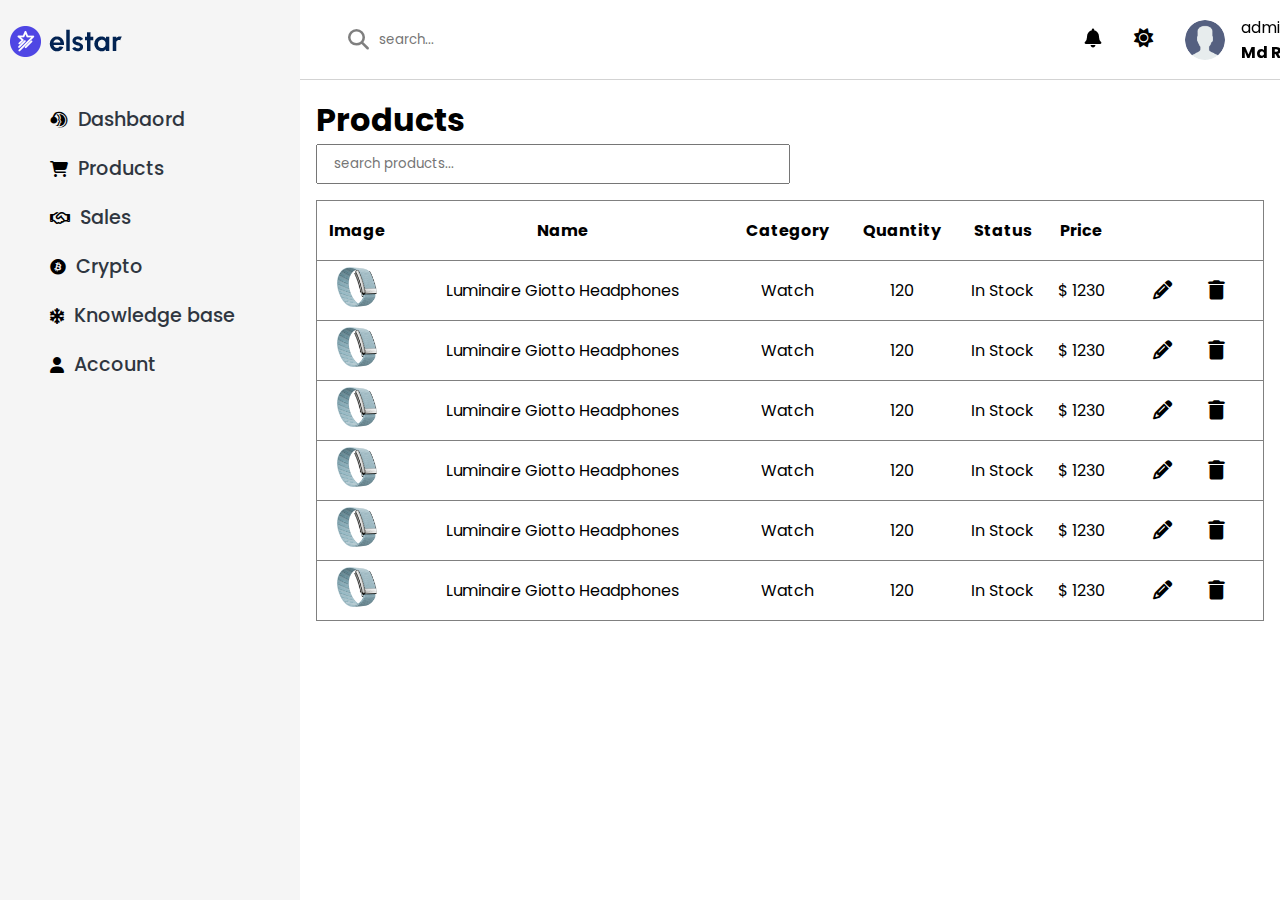
==== product.html @ dd164086 "upload" ====
<!DOCTYPE html>
<html lang="en">

<head>
  <meta charset="UTF-8">
  <meta name="viewport" content="width=device-width, initial-scale=1.0">
  <title>product page</title>
  <link rel="stylesheet" href="https://cdnjs.cloudflare.com/ajax/libs/font-awesome/6.4.2/css/all.min.css">
  <link rel="stylesheet" href="style/product.css">
</head>

<body>
  <div class="left_container">
    <div class="navbar">
      <div class="dashboard_logo">
        <img src="images/logo.png" alt="logo">
      </div>
      <div class="project_nav">
        <ul>
          <li><i class="fa-brands fa-teamspeak"></i><a href="index.html">Dashbaord</a></li>
          <li><i class="fa-solid fa-cart-shopping"></i></i><a href="product.html">Products</a></li>
          <li><i class="fa-regular fa-handshake"></i><a href="#">Sales</a></li>
          <li><i class="fa-brands fa-bitcoin"></i><a href="#">Crypto</a></li>
          <li><i class="fa-solid fa-snowflake"></i><a href="#">Knowledge base</a></li>
          <li><i class="fa-solid fa-user"></i><a href="#">Account</a></li>
        </ul>
      </div>
    </div>
  </div>

  <!---------- right tab starts from here  ---------->
  <div class="right_container">

    <div class="search_bar">
      <div class="search_box">
        <i class="fa-solid fa-magnifying-glass"></i> <input type="text" name="search" id="search_input"
          placeholder="search...">
      </div>

      <div class="search_bar_right">
        <div class="notification">
          <i class="fa-solid noti fa-bell" id="noti_bell"></i>

          <div class="notificaton_box">
            <div class="noti_head">
              <p>Notification</p>
              <i class="fa-solid fa-envelope-open"></i>
            </div>

            <div class="notification_messages">
              <div class="noti_message">
                <img src="images/noti1.png" alt="user">
                <span>Lorem ipsum dolor sit amet consectetur adipis quis?</span>
              </div>
              <div class="noti_message">
                <img src="images/noti1.png" alt="user">
                <span>Lorem ipsum dolor sit amet consectetur adipis quis?</span>
              </div>
              <div class="noti_message">
                <img src="images/noti1.png" alt="user">
                <span>Lorem ipsum dolor sit amet consectetur adipis quis?</span>
              </div>
              <div class="noti_message">
                <img src="images/noti1.png" alt="user">
                <span>Lorem ipsum dolor sit amet consectetur adipis quis?</span>
              </div>
              <div class="noti_message">
                <img src="images/noti1.png" alt="user">
                <span>Lorem ipsum dolor sit amet consectetur adipis quis?</span>
              </div>
              <div class="noti_message">
                <img src="images/noti1.png" alt="user">
                <span>Lorem ipsum dolor sit amet consectetur adipis quis?</span>
              </div>
              <div class="noti_message">
                <img src="images/noti1.png" alt="user">
                <span>Lorem ipsum dolor sit amet consectetur adipis quis?</span>
              </div>
              <div class="noti_message">
                <img src="images/noti1.png" alt="user">
                <span>Lorem ipsum dolor sit amet consectetur adipis quis?</span>
              </div>
            </div>

            <div class="all_noti_btn">
              <span>view all activity</span>
            </div>
          </div>
        </div>
        <div class="theme">
          <i class="fa-solid mode fa-sun"></i>
        </div>
        <div class="admin">
          <img src="images/user.png" alt="user" class="user_img">
          <div>
            <span>admin</span>
            <span>Md Rahed Mia</span>
          </div>
        </div>
      </div>
    </div>

    <!---------- products table goes here  ---------->

    <!---------- from here all style goes to product.css  ---------->

    <div class="product_table">
      <div class="product_cont">
        <div class="product_head">
          <h1>Products</h1>
        </div>
        <div class="product_search">
          <input type="text" name="search_products" id="search_product" placeholder="search products...">
        </div>

        <!---------- products table  ---------->
        <table class="product_box">
          <thead>
            <tr>
              <td>Image</td>
              <td>Name</td>
              <td>Category</td>
              <td>Quantity</td>
              <td>Status</td>
              <td>Price</td>
              <td>
              </td>
            </tr>
          </thead>
          <tbody>
            <tr>
              <td><img src="images/product1.png" alt=""></td>
              <td>Luminaire Giotto Headphones</td>
              <td>Watch</td>
              <td>120</td>
              <td>In Stock</td>
              <td>
                &dollar; <span>1230</span>
              </td>
              <td><button><i class="fa-solid fa-pencil"></i></button>
                <button><i class="fa-solid fa-trash"></i></button>
              </td>
            </tr>
            <tr>
              <td><img src="images/product1.png" alt=""></td>
              <td>Luminaire Giotto Headphones</td>
              <td>Watch</td>
              <td>120</td>
              <td>In Stock</td>
              <td>
                &dollar; <span>1230</span>
              </td>
              <td><button><i class="fa-solid fa-pencil"></i></button>
                <button><i class="fa-solid fa-trash"></i></button>
              </td>
            </tr>
            <tr>
              <td><img src="images/product1.png" alt=""></td>
              <td>Luminaire Giotto Headphones</td>
              <td>Watch</td>
              <td>120</td>
              <td>In Stock</td>
              <td>
                &dollar; <span>1230</span>
              </td>
              <td><button><i class="fa-solid fa-pencil"></i></button>
                <button><i class="fa-solid fa-trash"></i></button>
              </td>
            </tr>
            <tr>
              <td><img src="images/product1.png" alt=""></td>
              <td>Luminaire Giotto Headphones</td>
              <td>Watch</td>
              <td>120</td>
              <td>In Stock</td>
              <td>
                &dollar; <span>1230</span>
              </td>
              <td><button><i class="fa-solid fa-pencil"></i></button>
                <button><i class="fa-solid fa-trash"></i></button>
              </td>
            </tr>
            <tr>
              <td><img src="images/product1.png" alt=""></td>
              <td>Luminaire Giotto Headphones</td>
              <td>Watch</td>
              <td>120</td>
              <td>In Stock</td>
              <td>
                &dollar; <span>1230</span>
              </td>
              <td><button><i class="fa-solid fa-pencil"></i></button>
                <button><i class="fa-solid fa-trash"></i></button>
              </td>
            </tr>
            <tr>
              <td><img src="images/product1.png" alt=""></td>
              <td>Luminaire Giotto Headphones</td>
              <td>Watch</td>
              <td>120</td>
              <td>In Stock</td>
              <td>
                &dollar; <span>1230</span>
              </td>
              <td><button><i class="fa-solid fa-pencil"></i></button>
                <button><i class="fa-solid fa-trash"></i></button>
              </td>
            </tr>
          </tbody>
        </table>
      </div>

      <!---------- product edit here  ---------->

      <div class="product_edit_container">
        <div class="product_edit">
        
          <div class="product_edit_left">
            <h3>Basic information</h3>
            <p>Section to config basic product information</p>
        
            <form class="basic_info">
              <label for="p_name">Product name</label>
              <input type="text" placeholder="product name">
              <label for="p_category">product category</label>
              <input type="text" placeholder="product category">
              <label for="p_code">Product code</label>
              <input type="text" placeholder="product code">
        
              <div class="p_dn">
                <label for="p_desc">Product description</label>
                <textarea name="p_description"
                  class="p_description">product description here Lorem ipsum dolor sit amet consectetur adipisicing elit. Ducimus, neque. Debitis animi recusandae omnis quos odit aperiam facere minima laudantium sapiente, qui et inventore dolorum! Explicabo eius, cupiditate quia at consectetur nostrum deleniti, cum voluptate, tempora sequi officiis quisquam libero eos? Minima dicta, dolor corrupti vel voluptatum magnam id rem.</textarea>
              </div>
            </form>
        
            <form class="p_form">
              <h3>Pricing</h3>
              <p>Section to config product sales information</p>
              <div class="pr_desk_box">
                <div>
                  <label for="Price">price</label>
                  <input type="number" placeholder="price">
                </div>
                <div>
                  <label for="sku">SKU</label>
                  <input type="number" placeholder="sku">
                </div>
                <div>
                  <label for="bulk_disc">Bulk discount</label>
                  <input type="text" placeholder="bulk discount">
                </div>
                <div>
                  <label for="t_rate">Tax rate(5%)</label>
                  <input type="text" placeholder="5%">
                </div>
              </div>
            </form>
            <br>
            <h3>Organization</h3>
            <p>Lorem ipsum dolor, sit amet consectetur adipisicing.</p>
        
            <div class="p_org">
              <div>
                <label for="bname">Brand</label>
                <input type="text" name="bname" placeholder="brand name">
              </div>
              <div>
                <label for="tag">Tag name</label>
                <input type="text" placeholder="tag name">
              </div>
              <div>
                <label for="vendor">Vendor name</label>
                <input type="text" name="vendor" placeholder="vendor name">
              </div>
              <div>
                <label for="category">Category</label>
                <select name="category" id="">
                  <option value="device">Device</option>
                  <option value="Accesories">Accesories</option>
                  <option value="mens cloth">men's</option>
                  <option value="ladies">ladies</option>
                  <option value="others">others</option>
                </select>
              </div>
            </div>
          </div>
          <div class="product_edit_right">
        
          </div>
        
        </div><div class="p_edit_footer">
          <div>
            <button class="p_edit_del">
              <i class="fa-solid fa-trash"></i>delete
            </button>
          </div>
          <div>
            <button class="p_discard">discard</button>
            <button class="p_edit_save">
              <i class="fa-solid fa-floppy-disk"></i>
              save
            </button>
          </div>
        </div>
        
        </div>
      </div>

  </div>

  <script>
    
      // product edit code here 

      const pEditBtn = document.querySelectorAll(".product_table table .fa-pencil");
      const discardBtn = document.querySelector(".p_discard");

    pEditBtn.forEach((elemet, index) => {
      elemet.addEventListener("click", () => {
        document.querySelector(".product_edit_container").style.display = "block";
        document.querySelector(".product_cont").style.display = "none";
      });
    })

    discardBtn.addEventListener("click", () => {
      
      document.querySelector(".product_edit_container").style.display = "none";
      document.querySelector(".product_cont").style.display = "block";
    })

      console.log(pEditBtn);
  </script>
</body>

</html>
---- style/product.css ----
/* --------- sidebar css here -----------*/
@import url('https://fonts.googleapis.com/css2?family=Poppins:ital,wght@0,300;0,400;0,500;0,600;0,700;1,800&display=swap');

* {
  padding: 0;
  margin: 0;
  box-sizing: border-box;
  outline: none;
  font-family: 'Poppins', sans-serif;
}

body {
  display: flex;
  width: 100%;
  height: 100vh;
}

:root {
  --text_color: #2f3640;
  --background_primary: whitesmoke;
}

.overflow {
  position: static;
  top: 0;
  left: 0;
  width: 100%;
  height: 100%;
  background: transparent;
  display: none;
}

/* navbar starts from here  */

.navbar {
  width: 300px;
  background: var(--background_primary);
  padding: 0.5rem;
  min-height: 100vh;
  overflow-y: auto;
}

.project_nav {
  padding: 1rem;
}

.project_nav ul li {
  list-style-type: none;
  padding: 10px 1rem;
}

.project_nav ul li a {
  text-decoration: none;
  font-size: 1.2rem;
  color: var(--text_color);
  font-weight: 500;
}

.project_nav ul li i {
  padding: 0 10px;
}

/* right container starts here  */

.right_container {
  width: 85%;
  overflow-y: auto;
  background: white;
}

.right_container::-webkit-scrollbar {
  width: 0;
  height: 0;
  display: none;
}

.search_bar {
  height: 80px;
  display: flex;
  align-items: center;
  justify-content: space-between;
  border-bottom: 0.5px solid lightgray;
  padding: 1rem 2rem;
  position: sticky;
  top: 0;
  left: 0;
  background: white;
}

.search_box {
  position: sticky;
  top: 0;
  left: 0;
  padding: 4px 1rem;
  display: flex;
  align-items: center;
  justify-content: center;
  border-radius: 5px;
}

.search_box > i {
  font-size: 1.3rem;
  opacity: 0.5;
}

#search_input {
  width: 700px;
  padding: 8px 10px;
  border: none;
  background: white;
}

.user_img {
  width: 40px;
  height: 40px;
  border-radius: 50%;
  cursor: pointer;
}

.search_bar_right {
  display: flex;
  gap: 2rem;
  align-items: center;
  justify-content: center;
}

.search_bar_right .mode,
.noti {
  font-size: 1.2rem;
  cursor: pointer;
}

.admin {
  width: 200px;
  display: flex;
  align-items: center;
  gap: 1rem;
}

.admin>div {
  display: flex;
  flex-direction: column;
}

.admin>div span:nth-child(2) {
  font-weight: bold;
}

/* notification box here  */

.notification {
  position: relative;
}

.notificaton_box {
  position: absolute;
  top: 3.2rem;
  right: 0;
  background: white;
  width: 400px;
  box-shadow: rgba(0, 0, 0, 0.15) 0px 2px 8px;
  border-radius: 6px;
  transform: scale(0);
  transition: all 500ms;
}

.active {
  transform: scale(1);
}

.noti_head {
  display: flex;
  align-items: center;
  justify-content: space-between;
  padding: 0.5rem 1rem;
  border-bottom: 1px solid lightblue;
}

.noti_head>p {
  font-size: 1.2rem;
  font-weight: 600;
  opacity: 0.7;
  color: lightslategray;
}

/* .notification message here  */

.notification_messages {
  width: 100%;
  display: flex;
  flex-direction: column;
  height: 300px;
  overflow-y: auto;
}

.noti_message {
  padding: 1rem;
  height: 50px;
  display: flex;
  align-items: center;
  justify-content: center;
  font-size: 12px;
  gap: 1rem;
  border-bottom: 1px solid lightblue;
}

.noti_message>img {
  width: 30px;
  height: 30px;
  border-radius: 50%;
}

/* view all button  */

.all_noti_btn {
  width: 100%;
  text-align: center;
  padding: 10px;
  cursor: pointer;
}

/* --------- products search here -----------*/


.product_search input {
  width: 50%;
  padding: 0.5rem 1rem;
}

/* --------- product tabtle starts here -----------*/


.product_table {
  padding: 1rem;
  width: 100%;
}

.product_cont {
  display: block;
}

.product_table table {
  width: 100%;
  margin-top: 1rem;
  border-collapse: collapse;
  text-align: center;
  font-size: 1rem;
  border: 1px solid gray;
}

.product_table table thead tr {
  font-weight: bold;
}

.product_table tr,
td {
  height: 60px;
  border-bottom: 1px solid gray;
}

.product_table tr td img {
  width: 40px;
  height: 40px;
}

.product_table tr td:last-child button {
  background: none;
  padding: 5px 1rem;
  font-size: 1.2rem;
  border: none;
  cursor: pointer;
}

/* --------- product edit here -----------*/

.product_edit_container {
  display: none;
}

.product_edit {
  width: 100%;
  display: grid;
  grid-template-columns: 60% 40%;
  position: relative;
}

.product_edit_left form {
  width: 100%;
}

.basic_info {
  width: 100%;
}

.basic_info label {
  display: block;
  width: 100%;
  margin-top: 1rem;
}

.basic_info input {
  padding: 10px;
  width: 100%;
  margin: 5px 0px;
  border: none;
  border-radius: 5px;
  box-shadow: rgba(0, 0, 0, 0.05) 0px 0px 0px 1px, rgb(209, 213, 219) 0px 0px 0px 1px inset;
}

.p_dn {
  width: 100%;
}

.p_description {
  padding: 1rem;
  width: 100%;
  height: 180px;
  resize: none;
  border: none;
  border-radius: 5px;
  box-shadow: rgba(0, 0, 0, 0.05) 0px 0px 0px 1px, rgb(209, 213, 219) 0px 0px 0px 1px inset;
}

/* --------- pricing edit sectionb -----------*/

.p_form {
  margin-top: 2rem;
}

.pr_desk_box {
  width: 100%;
  display: grid;
  grid-template-columns: 47% 47%;
  align-items: center;
  justify-content: space-between;
}

.pr_desk_box div label {
  width: 100%;
  display: block;
}

.pr_desk_box div input {
  padding: 10px;
  width: 100%;
  margin: 5px 0px;
  border: none;
  border-radius: 5px;
  box-shadow: rgba(0, 0, 0, 0.05) 0px 0px 0px 1px, rgb(209, 213, 219) 0px 0px 0px 1px inset;
}

/* --------- products orginazation here -----------*/

.p_org {
  width: 100%;
  display: grid;
  grid-template-columns: 47% 47%;
  gap: 2rem;
  align-items: center;
  justify-content: space-between;
}

.p_org label {
  width: 100%;
  display: block;
}

.p_org input {
  padding: 10px;
  width: 100%;
  margin: 5px 0px;
  border: none;
  border-radius: 5px;
  box-shadow: rgba(0, 0, 0, 0.05) 0px 0px 0px 1px, rgb(209, 213, 219) 0px 0px 0px 1px inset;
}

.p_org select {
  padding: 10px;
  width: 100%;
  margin: 5px 0px;
  border: none;
  border-radius: 5px;
  box-shadow: rgba(0, 0, 0, 0.05) 0px 0px 0px 1px, rgb(209, 213, 219) 0px 0px 0px 1px inset;
}

/* --------- product edit footer -----------*/

.p_edit_footer {
  position: sticky;
  bottom: 0;
  left: 0;
  background: white;
  width: 100%;
  height: 100px;
  padding: 1rem 3rem;
  display: flex;
  align-items: center;
  justify-content: space-between;
}

.p_edit_footer button {
  padding: 10px 1.5rem;
  border: none;
  background: whitesmoke;
  border-radius: 5px;
  cursor: pointer;
  font-weight: bold;
}

.p_edit_del {
  color: red;
  display: flex;
  align-items: center;
  justify-content: center;
  gap: 10px;
}

.p_edit_save {
  background: green !important;
  margin-left: 1rem;
  color: white;
}
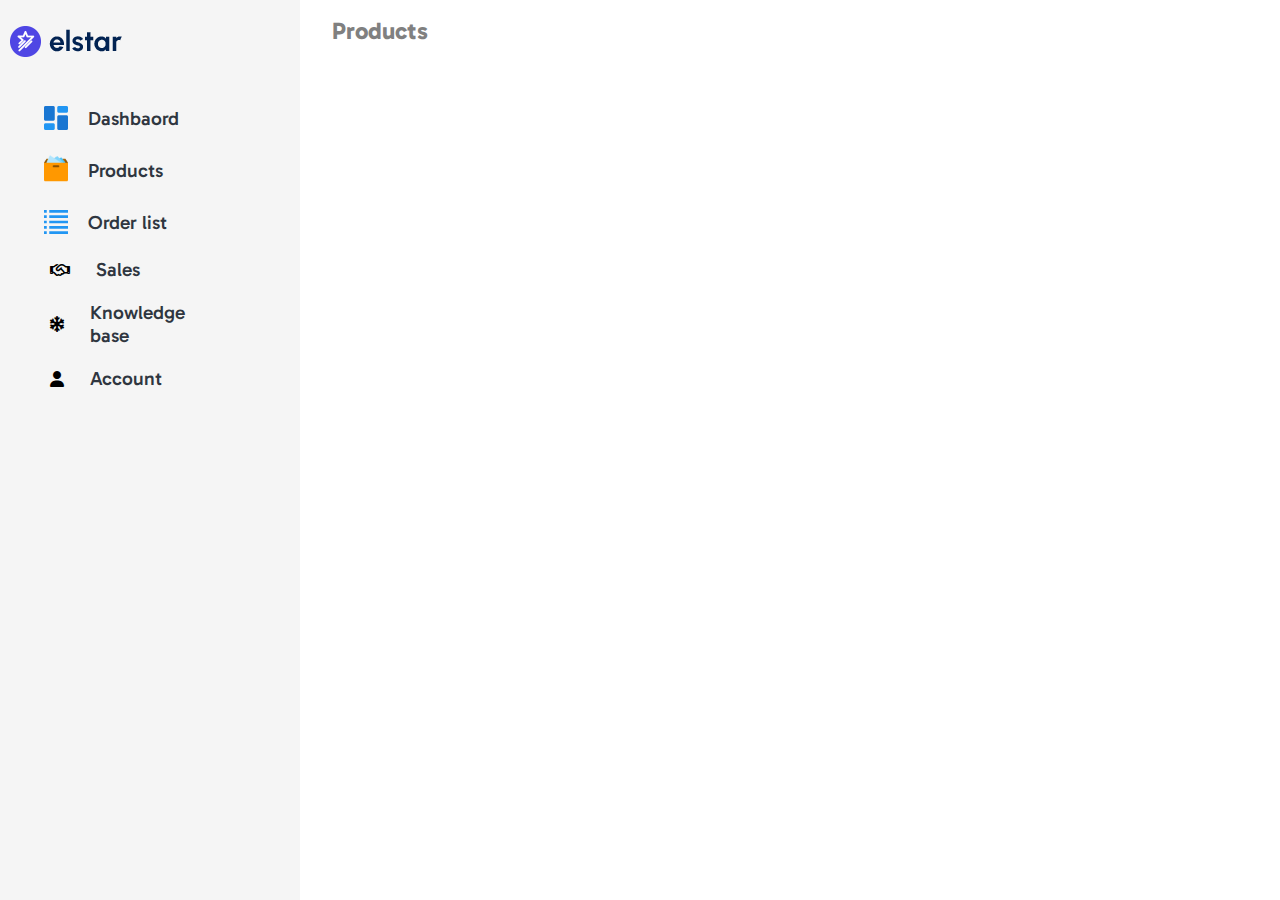
==== commit 6e3d5d3e: "h" ====
--- a/product.html
+++ b/product.html
@@ -7,6 +7,7 @@
   <title>product page</title>
   <link rel="stylesheet" href="https://cdnjs.cloudflare.com/ajax/libs/font-awesome/6.4.2/css/all.min.css">
   <link rel="stylesheet" href="style/product.css">
+  <link rel="stylesheet" href="style.css">
 </head>
 
 <body>
@@ -17,10 +18,10 @@
       </div>
       <div class="project_nav">
         <ul>
-          <li><i class="fa-brands fa-teamspeak"></i><a href="index.html">Dashbaord</a></li>
-          <li><i class="fa-solid fa-cart-shopping"></i></i><a href="product.html">Products</a></li>
+          <li><img src="images/dashboard.png" alt=""><a href="index.html">Dashbaord</a></li>
+          <li><img src="images/product.png" alt=""><a href="product.html">Products</a></li>
+          <li><img src="images/order_list.png" alt=""><a href="orderlist.html">Order list</a></li>
           <li><i class="fa-regular fa-handshake"></i><a href="#">Sales</a></li>
-          <li><i class="fa-brands fa-bitcoin"></i><a href="#">Crypto</a></li>
           <li><i class="fa-solid fa-snowflake"></i><a href="#">Knowledge base</a></li>
           <li><i class="fa-solid fa-user"></i><a href="#">Account</a></li>
         </ul>
@@ -31,290 +32,115 @@
   <!---------- right tab starts from here  ---------->
   <div class="right_container">
 
-    <div class="search_bar">
-      <div class="search_box">
-        <i class="fa-solid fa-magnifying-glass"></i> <input type="text" name="search" id="search_input"
-          placeholder="search...">
-      </div>
+    <h2 class="ov_t">Products</h2>
 
-      <div class="search_bar_right">
-        <div class="notification">
-          <i class="fa-solid noti fa-bell" id="noti_bell"></i>
 
-          <div class="notificaton_box">
-            <div class="noti_head">
-              <p>Notification</p>
-              <i class="fa-solid fa-envelope-open"></i>
+
+    <div class="product_edit_container">
+      <div class="product_edit">
+
+        <div class="product_edit_left">
+          <h3>Basic information</h3>
+          <p>Section to config basic product information</p>
+
+          <form class="basic_info">
+            <label for="p_name">Product name</label>
+            <input type="text" placeholder="product name">
+            <label for="p_category">product category</label>
+            <input type="text" placeholder="product category">
+            <label for="p_code">Product code</label>
+            <input type="text" placeholder="product code">
+
+            <div class="p_dn">
+              <label for="p_desc">Product description</label>
+              <textarea name="p_description"
+                class="p_description">product description here Lorem ipsum dolor sit amet consectetur adipisicing elit. Ducimus, neque. Debitis animi recusandae omnis quos odit aperiam facere minima laudantium sapiente, qui et inventore dolorum! Explicabo eius, cupiditate quia at consectetur nostrum deleniti, cum voluptate, tempora sequi officiis quisquam libero eos? Minima dicta, dolor corrupti vel voluptatum magnam id rem.</textarea>
             </div>
+          </form>
 
-            <div class="notification_messages">
-              <div class="noti_message">
-                <img src="images/noti1.png" alt="user">
-                <span>Lorem ipsum dolor sit amet consectetur adipis quis?</span>
+          <form class="p_form">
+            <h3>Pricing</h3>
+            <p>Section to config product sales information</p>
+            <div class="pr_desk_box">
+              <div>
+                <label for="Price">price</label>
+                <input type="number" placeholder="price">
               </div>
-              <div class="noti_message">
-                <img src="images/noti1.png" alt="user">
-                <span>Lorem ipsum dolor sit amet consectetur adipis quis?</span>
+              <div>
+                <label for="sku">SKU</label>
+                <input type="number" placeholder="sku">
               </div>
-              <div class="noti_message">
-                <img src="images/noti1.png" alt="user">
-                <span>Lorem ipsum dolor sit amet consectetur adipis quis?</span>
+              <div>
+                <label for="bulk_disc">Bulk discount</label>
+                <input type="text" placeholder="bulk discount">
               </div>
-              <div class="noti_message">
-                <img src="images/noti1.png" alt="user">
-                <span>Lorem ipsum dolor sit amet consectetur adipis quis?</span>
-              </div>
-              <div class="noti_message">
-                <img src="images/noti1.png" alt="user">
-                <span>Lorem ipsum dolor sit amet consectetur adipis quis?</span>
-              </div>
-              <div class="noti_message">
-                <img src="images/noti1.png" alt="user">
-                <span>Lorem ipsum dolor sit amet consectetur adipis quis?</span>
-              </div>
-              <div class="noti_message">
-                <img src="images/noti1.png" alt="user">
-                <span>Lorem ipsum dolor sit amet consectetur adipis quis?</span>
-              </div>
-              <div class="noti_message">
-                <img src="images/noti1.png" alt="user">
-                <span>Lorem ipsum dolor sit amet consectetur adipis quis?</span>
+              <div>
+                <label for="t_rate">Tax rate(5%)</label>
+                <input type="text" placeholder="5%">
               </div>
             </div>
+          </form>
+          <br>
+          <h3>Organization</h3>
+          <p>Lorem ipsum dolor, sit amet consectetur adipisicing.</p>
 
-            <div class="all_noti_btn">
-              <span>view all activity</span>
+          <div class="p_org">
+            <div>
+              <label for="bname">Brand</label>
+              <input type="text" name="bname" placeholder="brand name">
+            </div>
+            <div>
+              <label for="tag">Tag name</label>
+              <input type="text" placeholder="tag name">
+            </div>
+            <div>
+              <label for="vendor">Vendor name</label>
+              <input type="text" name="vendor" placeholder="vendor name">
+            </div>
+            <div>
+              <label for="category">Category</label>
+              <select name="category" id="">
+                <option value="device">Device</option>
+                <option value="Accesories">Accesories</option>
+                <option value="mens cloth">men's</option>
+                <option value="ladies">ladies</option>
+                <option value="others">others</option>
+              </select>
             </div>
           </div>
         </div>
-        <div class="theme">
-          <i class="fa-solid mode fa-sun"></i>
-        </div>
-        <div class="admin">
-          <img src="images/user.png" alt="user" class="user_img">
-          <div>
-            <span>admin</span>
-            <span>Md Rahed Mia</span>
-          </div>
-        </div>
-      </div>
-    </div>
+        <div class="product_edit_right">
 
-    <!---------- products table goes here  ---------->
-
-    <!---------- from here all style goes to product.css  ---------->
-
-    <div class="product_table">
-      <div class="product_cont">
-        <div class="product_head">
-          <h1>Products</h1>
-        </div>
-        <div class="product_search">
-          <input type="text" name="search_products" id="search_product" placeholder="search products...">
         </div>
 
-        <!---------- products table  ---------->
-        <table class="product_box">
-          <thead>
-            <tr>
-              <td>Image</td>
-              <td>Name</td>
-              <td>Category</td>
-              <td>Quantity</td>
-              <td>Status</td>
-              <td>Price</td>
-              <td>
-              </td>
-            </tr>
-          </thead>
-          <tbody>
-            <tr>
-              <td><img src="images/product1.png" alt=""></td>
-              <td>Luminaire Giotto Headphones</td>
-              <td>Watch</td>
-              <td>120</td>
-              <td>In Stock</td>
-              <td>
-                &dollar; <span>1230</span>
-              </td>
-              <td><button><i class="fa-solid fa-pencil"></i></button>
-                <button><i class="fa-solid fa-trash"></i></button>
-              </td>
-            </tr>
-            <tr>
-              <td><img src="images/product1.png" alt=""></td>
-              <td>Luminaire Giotto Headphones</td>
-              <td>Watch</td>
-              <td>120</td>
-              <td>In Stock</td>
-              <td>
-                &dollar; <span>1230</span>
-              </td>
-              <td><button><i class="fa-solid fa-pencil"></i></button>
-                <button><i class="fa-solid fa-trash"></i></button>
-              </td>
-            </tr>
-            <tr>
-              <td><img src="images/product1.png" alt=""></td>
-              <td>Luminaire Giotto Headphones</td>
-              <td>Watch</td>
-              <td>120</td>
-              <td>In Stock</td>
-              <td>
-                &dollar; <span>1230</span>
-              </td>
-              <td><button><i class="fa-solid fa-pencil"></i></button>
-                <button><i class="fa-solid fa-trash"></i></button>
-              </td>
-            </tr>
-            <tr>
-              <td><img src="images/product1.png" alt=""></td>
-              <td>Luminaire Giotto Headphones</td>
-              <td>Watch</td>
-              <td>120</td>
-              <td>In Stock</td>
-              <td>
-                &dollar; <span>1230</span>
-              </td>
-              <td><button><i class="fa-solid fa-pencil"></i></button>
-                <button><i class="fa-solid fa-trash"></i></button>
-              </td>
-            </tr>
-            <tr>
-              <td><img src="images/product1.png" alt=""></td>
-              <td>Luminaire Giotto Headphones</td>
-              <td>Watch</td>
-              <td>120</td>
-              <td>In Stock</td>
-              <td>
-                &dollar; <span>1230</span>
-              </td>
-              <td><button><i class="fa-solid fa-pencil"></i></button>
-                <button><i class="fa-solid fa-trash"></i></button>
-              </td>
-            </tr>
-            <tr>
-              <td><img src="images/product1.png" alt=""></td>
-              <td>Luminaire Giotto Headphones</td>
-              <td>Watch</td>
-              <td>120</td>
-              <td>In Stock</td>
-              <td>
-                &dollar; <span>1230</span>
-              </td>
-              <td><button><i class="fa-solid fa-pencil"></i></button>
-                <button><i class="fa-solid fa-trash"></i></button>
-              </td>
-            </tr>
-          </tbody>
-        </table>
       </div>
-
-      <!---------- product edit here  ---------->
-
-      <div class="product_edit_container">
-        <div class="product_edit">
-        
-          <div class="product_edit_left">
-            <h3>Basic information</h3>
-            <p>Section to config basic product information</p>
-        
-            <form class="basic_info">
-              <label for="p_name">Product name</label>
-              <input type="text" placeholder="product name">
-              <label for="p_category">product category</label>
-              <input type="text" placeholder="product category">
-              <label for="p_code">Product code</label>
-              <input type="text" placeholder="product code">
-        
-              <div class="p_dn">
-                <label for="p_desc">Product description</label>
-                <textarea name="p_description"
-                  class="p_description">product description here Lorem ipsum dolor sit amet consectetur adipisicing elit. Ducimus, neque. Debitis animi recusandae omnis quos odit aperiam facere minima laudantium sapiente, qui et inventore dolorum! Explicabo eius, cupiditate quia at consectetur nostrum deleniti, cum voluptate, tempora sequi officiis quisquam libero eos? Minima dicta, dolor corrupti vel voluptatum magnam id rem.</textarea>
-              </div>
-            </form>
-        
-            <form class="p_form">
-              <h3>Pricing</h3>
-              <p>Section to config product sales information</p>
-              <div class="pr_desk_box">
-                <div>
-                  <label for="Price">price</label>
-                  <input type="number" placeholder="price">
-                </div>
-                <div>
-                  <label for="sku">SKU</label>
-                  <input type="number" placeholder="sku">
-                </div>
-                <div>
-                  <label for="bulk_disc">Bulk discount</label>
-                  <input type="text" placeholder="bulk discount">
-                </div>
-                <div>
-                  <label for="t_rate">Tax rate(5%)</label>
-                  <input type="text" placeholder="5%">
-                </div>
-              </div>
-            </form>
-            <br>
-            <h3>Organization</h3>
-            <p>Lorem ipsum dolor, sit amet consectetur adipisicing.</p>
-        
-            <div class="p_org">
-              <div>
-                <label for="bname">Brand</label>
-                <input type="text" name="bname" placeholder="brand name">
-              </div>
-              <div>
-                <label for="tag">Tag name</label>
-                <input type="text" placeholder="tag name">
-              </div>
-              <div>
-                <label for="vendor">Vendor name</label>
-                <input type="text" name="vendor" placeholder="vendor name">
-              </div>
-              <div>
-                <label for="category">Category</label>
-                <select name="category" id="">
-                  <option value="device">Device</option>
-                  <option value="Accesories">Accesories</option>
-                  <option value="mens cloth">men's</option>
-                  <option value="ladies">ladies</option>
-                  <option value="others">others</option>
-                </select>
-              </div>
-            </div>
-          </div>
-          <div class="product_edit_right">
-        
-          </div>
-        
-        </div><div class="p_edit_footer">
-          <div>
-            <button class="p_edit_del">
-              <i class="fa-solid fa-trash"></i>delete
-            </button>
-          </div>
-          <div>
-            <button class="p_discard">discard</button>
-            <button class="p_edit_save">
-              <i class="fa-solid fa-floppy-disk"></i>
-              save
-            </button>
-          </div>
+      <div class="p_edit_footer">
+        <div>
+          <button class="p_edit_del">
+            <i class="fa-solid fa-trash"></i>delete
+          </button>
         </div>
-        
+        <div>
+          <button class="p_discard">discard</button>
+          <button class="p_edit_save">
+            <i class="fa-solid fa-floppy-disk"></i>
+            save
+          </button>
         </div>
       </div>
 
+    </div>
+
+    <!-- edit order list here -->
+    
   </div>
 
   <script>
-    
-      // product edit code here 
 
-      const pEditBtn = document.querySelectorAll(".product_table table .fa-pencil");
-      const discardBtn = document.querySelector(".p_discard");
+    // product edit code here 
+
+    const pEditBtn = document.querySelectorAll(".product_table table .fa-pencil");
+    const discardBtn = document.querySelector(".p_discard");
 
     pEditBtn.forEach((elemet, index) => {
       elemet.addEventListener("click", () => {
@@ -324,13 +150,15 @@
     })
 
     discardBtn.addEventListener("click", () => {
-      
+
       document.querySelector(".product_edit_container").style.display = "none";
       document.querySelector(".product_cont").style.display = "block";
     })
 
-      console.log(pEditBtn);
+    console.log(pEditBtn);
   </script>
+
+  <script src="main.js"></script>
 </body>
 
 </html>--- a/style.css
+++ b/style.css
@@ -0,0 +1,225 @@
+@import url('https://fonts.googleapis.com/css2?family=Gabarito:wght@400;500;600;700;800&display=swap');
+
+* {
+  padding: 0;
+  margin: 0;
+  box-sizing: border-box;
+  outline: none;
+  font-family: 'Gabarito', sans-serif;
+}
+
+body {
+  display: flex;
+  width: 100%;
+  height: 100vh;
+}
+
+:root {
+  --text_color: #2f3640;
+  --background_primary: whitesmoke;
+}
+
+/* navbar starts from here  */
+
+.navbar {
+  width: 300px;
+  background: var(--background_primary);
+  padding: 0.5rem;
+  min-height: 100vh;
+  overflow-y: auto;
+}
+
+.project_nav {
+  padding: 1rem;
+}
+
+.project_nav ul li {
+  width: 160px;
+  list-style-type: none;
+  padding: 10px 1rem;
+  display: flex;
+  align-items: center;
+  gap: 1rem;
+}
+
+.project_nav ul li a {
+  text-decoration: none;
+  font-size: 1.2rem;
+  color: var(--text_color);
+  font-weight: 500;
+}
+
+.project_nav ul li img {
+  height: 2rem;
+  width: 2rem;
+}
+
+
+/* right container starts here  */
+
+.right_container {
+  padding: 1rem 2rem;
+  width: 85%;
+  overflow-y: auto;
+}
+
+.right_container::-webkit-scrollbar {
+  width: 0;
+  height: 0;
+  display: none;
+}
+
+.ov_t {
+  color: gray;
+}
+
+/* --------- dashboard cards goes here -----------*/
+
+.dd_cards {
+  width: 100%;
+  padding: 2rem 0;
+  display: flex;
+  align-items: center;
+  gap: 1rem;
+}
+
+.dd_card {
+  width: 300px;
+  background: #12CBC4;
+  color: white;
+  height: 150px;
+  padding: 3rem 1.4rem;
+  border-radius: 7px;
+  position: relative;
+  margin-top: 1rem;
+}
+
+
+.dd_card p {
+  font-size: 1.4rem;
+}
+
+.dd_card span {
+  font-size: 2rem;
+  font-weight: bold;
+}
+
+.dd_card i {
+  font-size: 3rem;
+  position: absolute;
+  top: 50%;
+  transform: translateY(-50%);
+  right: 2rem;
+  color: rgba(78, 76, 76, 0.5);
+}
+
+.dd_card:nth-child(2) {
+  background: #00a8ff;
+}
+
+.dd_card:nth-child(3) {
+  background: #9c88ff;
+}
+
+.dd_card:nth-child(4) {
+  background: #e84118;
+}
+
+.dd_card:nth-child(5) {
+  background: #44bd32;
+}
+
+/* --------- search bar component -----------*/
+
+
+
+/* --------- order list item here -----------*/
+
+.order_list {
+  width: 900px;
+  background: #fff;
+  margin: 2rem 1rem;
+  border-radius: 7px;
+}
+
+.order_list_head {
+  width: 100%;
+  padding: 0.5rem 1.5rem;
+  display: flex;
+  align-items: center;
+  justify-content: space-between;
+  box-shadow: rgba(0, 0, 0, 0.15) 0px 2px 8px;
+}
+
+.order_list_head P {
+  font-size: 1.3rem;
+  font-weight: bold;
+  color: lightslategray;
+}
+
+.order_list_head button {
+  padding: 7px 1rem;
+  font-size: 1rem;
+  cursor: pointer;
+}
+
+/* --------- order item here -----------*/
+
+.order_item {
+  height: 500px;
+  overflow-y: auto;
+  padding: 10px 0;
+}
+
+.order_item::-webkit-scrollbar {
+  display: none;
+}
+
+.order_item table {
+  width: 100%;
+  border-collapse: collapse;
+  text-align: center;
+  border-radius: 7px;
+}
+
+.order_item table tr,
+td {
+  height: 50px;
+  border: 1px solid lightslategray;
+  font-size: 0.8rem;
+  text-transform: capitalize;
+  color: #6b7280;
+}
+
+.order_item table thead {
+  background: whitesmoke;
+  width: 100%;
+  font-weight: bold;
+}
+
+.order_item table tr:hover {
+  background: whitesmoke;
+  cursor: pointer;
+}
+
+.order_item table tr td:first-child {
+  font-weight: bold;
+}
+
+.order_item table tr td:nth-child(2) span {
+  color: #44bd32;
+  font-weight: bold;
+  position: relative;
+}
+
+.order_item table tr td:nth-child(2) span::before {
+  content: '';
+  position: absolute;
+  top: 50%;
+  left: -10px;
+  transform: translateY(-50%);
+  width: 8px;
+  height: 8px;
+  background: #44bd32;
+  border-radius: 50%;
+}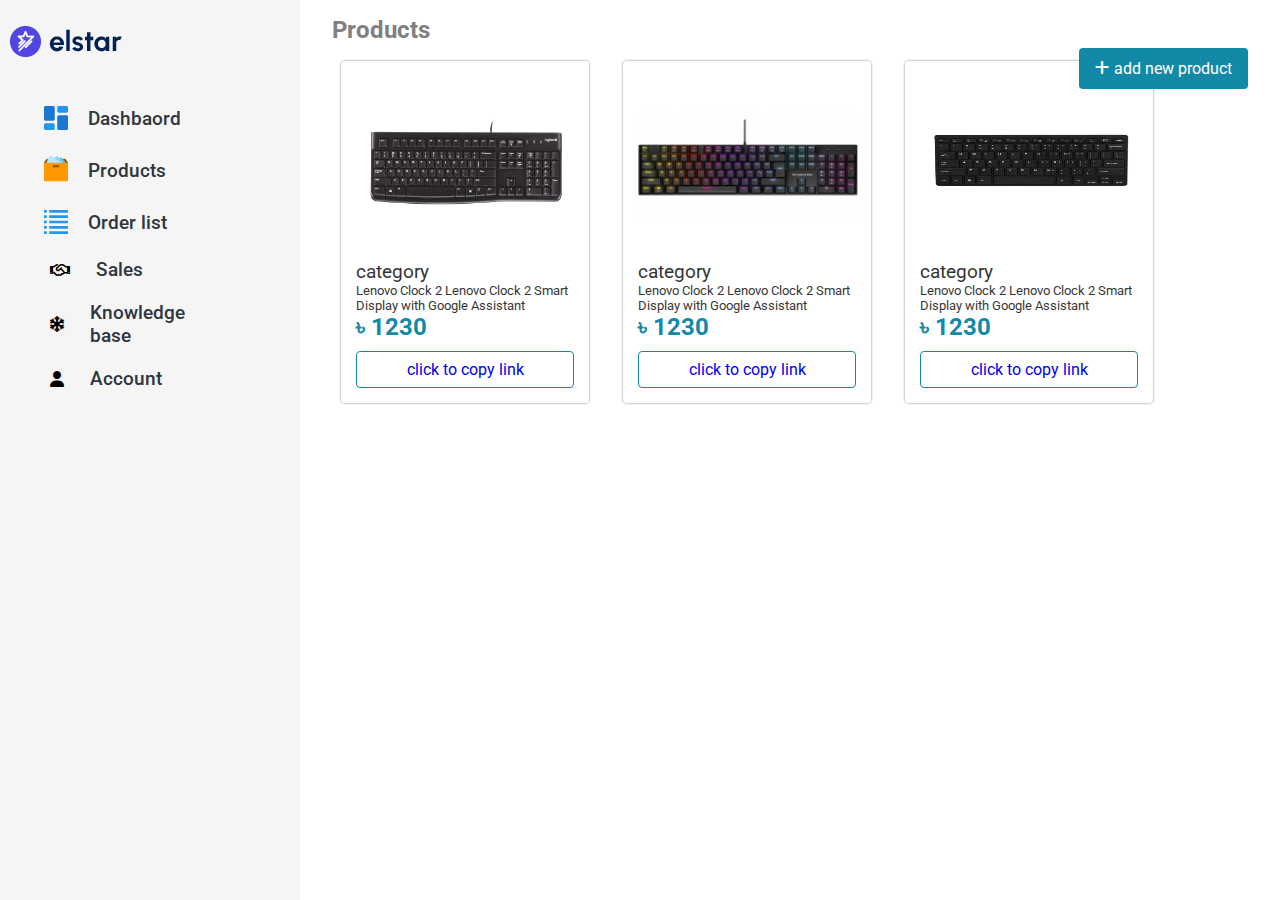
==== commit 6bb3f4e7: "m" ====
--- a/product.html
+++ b/product.html
@@ -34,131 +34,146 @@
 
     <h2 class="ov_t">Products</h2>
 
+    <div class="product_cards">
+      <div class="pr_card">
+
+        <img src="images/keyboard.png" alt="">
+        <p class="pr_card__category">category</p>
+        <p class="pr_card__title">Lenovo Clock 2 Lenovo Clock 2 Smart Display with Google Assistant</p>
+        <p class="pr_card__price">&#2547; 1230</p>
+        <button class="pr_card__link"><a href="#">click to copy link</a></button>
+      </div><div class="pr_card">
+
+        <img src="images/keyboard2.png" alt="">
+        <p class="pr_card__category">category</p>
+        <p class="pr_card__title">Lenovo Clock 2 Lenovo Clock 2 Smart Display with Google Assistant</p>
+        <p class="pr_card__price">&#2547; 1230</p>
+        <button class="pr_card__link"><a href="#">click to copy link</a></button>
+      </div><div class="pr_card">
+
+        <img src="images/keyboard3.png" alt="">
+        <p class="pr_card__category">category</p>
+        <p class="pr_card__title">Lenovo Clock 2 Lenovo Clock 2 Smart Display with Google Assistant</p>
+        <p class="pr_card__price">&#2547; 1230</p>
+        <button class="pr_card__link"><a href="#">click to copy link</a></button>
+      </div>
+    </div>
+
+    <!-- add product button  -->
+    <div class="add_p_btn">
+      <button><i class="fas fa-plus"></i> add new product</button>
+    </div>
+
+    <div class="new_p_container">
+      <div class="product_details">
+        <h3 class="ed_head">Products edit <i class="fas fa-question"></i></h3>
+
+        <p class="b2">Lorem ipsum dolor sit amet consectetur adipisicing elit. Debitis cumque velit architecto,<br>
+          mollitia veritatis laudantium numquam quasi rem earum quaerat ducimus ratione doloribus tempore molestiae.</p>
+
+        <div class="pr_name_c">
+          <label for="pr_name">Product name</label>
+          <input type="text" placeholder="Nike air zordan" class="pr_name">
+          <span>Do not exceded name over 20 characters</span>
+        </div>
+
+        <div class="pe_category">
 
 
-    <div class="product_edit_container">
-      <div class="product_edit">
+          <label for="category">Category</label>
+          <select name="category" id="category">
+            <option value="select">select category</option>
+            <option value="male">male</option>
+            <option value="female">female</option>
+            <option value="kids">kids</option>
+            <option value="digital content">digital content</option>
+          </select>
+        </div>
+        <div class="pe_brand">
 
-        <div class="product_edit_left">
-          <h3>Basic information</h3>
-          <p>Section to config basic product information</p>
 
-          <form class="basic_info">
-            <label for="p_name">Product name</label>
-            <input type="text" placeholder="product name">
-            <label for="p_category">product category</label>
-            <input type="text" placeholder="product category">
-            <label for="p_code">Product code</label>
-            <input type="text" placeholder="product code">
+          <label for="category">Brand</label>
+          <input type="text" name="fBrand" id="PBrand" placeholder="brand name">
+        </div>
 
-            <div class="p_dn">
-              <label for="p_desc">Product description</label>
-              <textarea name="p_description"
-                class="p_description">product description here Lorem ipsum dolor sit amet consectetur adipisicing elit. Ducimus, neque. Debitis animi recusandae omnis quos odit aperiam facere minima laudantium sapiente, qui et inventore dolorum! Explicabo eius, cupiditate quia at consectetur nostrum deleniti, cum voluptate, tempora sequi officiis quisquam libero eos? Minima dicta, dolor corrupti vel voluptatum magnam id rem.</textarea>
-            </div>
-          </form>
-
-          <form class="p_form">
-            <h3>Pricing</h3>
-            <p>Section to config product sales information</p>
-            <div class="pr_desk_box">
-              <div>
-                <label for="Price">price</label>
-                <input type="number" placeholder="price">
-              </div>
-              <div>
-                <label for="sku">SKU</label>
-                <input type="number" placeholder="sku">
-              </div>
-              <div>
-                <label for="bulk_disc">Bulk discount</label>
-                <input type="text" placeholder="bulk discount">
-              </div>
-              <div>
-                <label for="t_rate">Tax rate(5%)</label>
-                <input type="text" placeholder="5%">
-              </div>
-            </div>
-          </form>
-          <br>
-          <h3>Organization</h3>
-          <p>Lorem ipsum dolor, sit amet consectetur adipisicing.</p>
-
-          <div class="p_org">
-            <div>
-              <label for="bname">Brand</label>
-              <input type="text" name="bname" placeholder="brand name">
-            </div>
-            <div>
-              <label for="tag">Tag name</label>
-              <input type="text" placeholder="tag name">
-            </div>
-            <div>
-              <label for="vendor">Vendor name</label>
-              <input type="text" name="vendor" placeholder="vendor name">
-            </div>
-            <div>
-              <label for="category">Category</label>
-              <select name="category" id="">
-                <option value="device">Device</option>
-                <option value="Accesories">Accesories</option>
-                <option value="mens cloth">men's</option>
-                <option value="ladies">ladies</option>
-                <option value="others">others</option>
-              </select>
-            </div>
-          </div>
-        </div>
-        <div class="product_edit_right">
-
+        <div class="pe_desc">
+          <label for="pe_desc">product description</label>
+          <textarea name="" id="" placeholder="product description"></textarea>
+          <span>product description should not exceded 300 characters.</span>
         </div>
 
       </div>
-      <div class="p_edit_footer">
-        <div>
-          <button class="p_edit_del">
-            <i class="fa-solid fa-trash"></i>delete
-          </button>
+
+      <div class="product_image">
+
+        <h3>Product images</h3>
+
+        <div class="pr_img">
+          <div>
+            <input type="file" name="pr_img" id="file" accept=".png, .img">
+            <label for="file" class="file_d"> <i class="fas fa-images"></i>choose product images or drag and
+              drop</label>
+          </div>
+          <div>
+            <input type="file" name="pr_img" id="file" accept=".png, .img">
+            <label for="file" class="file_d"> <i class="fas fa-images"></i>choose product images or drag and
+              drop</label>
+          </div>
+          <div>
+            <input type="file" name="pr_img" id="file" accept=".png, .img">
+            <label for="file" class="file_d"> <i class="fas fa-images"></i>choose product images or drag and
+              drop</label>
+          </div>
         </div>
-        <div>
-          <button class="p_discard">discard</button>
-          <button class="p_edit_save">
-            <i class="fa-solid fa-floppy-disk"></i>
-            save
-          </button>
+
+        <p>Lorem ipsum dolor sit amet consectetur adipisicing elit. Dolorem officiis accusantium asperiores quisquam
+          necessitatibus nam perspiciatis officia, inventore impedit aliquid saepe dolore eligendi consectetur ut,
+          corrupti quo voluptatum tenetur quaerat iste recusandae neque, perferendis modi!</p>
+
+        <div class="cc_container">
+          <div class="add_size">
+            <label for="pr_size">Choose size</label>
+            <select name="" id="">
+              <option value="1">1</option>
+              <option value="1">1</option>
+              <option value="1">1</option>
+              <option value="1">1</option>
+              <option value="1">1</option>
+              <option value="1">1</option>
+              <option value="1">1</option>
+            </select>
+          </div>
+
+          <div class="pr_price">
+            <label for="pr_price">Product price</label>
+            <input type="number" placeholder="$">
+          </div>
+          <div class="pr_stock">
+            <label for="pr_stock">Product stock</label>
+            <input type="number" placeholder="stock">
+          </div>
+          <div class="pr_launch__date">
+            <label for="pr_launch__date">Product Date</label>
+            <input type="date" placeholder="launch date">
+          </div>
+          <div class="pr_discound">
+            <label for="pr_discound">Product discount</label>
+            <input type="number" placeholder="discount(%)">
+          </div>
+        </div>
+
+        <div class="add_product_btn">
+          <button>add product</button>
+          <button>save product</button>
+          <button>schedule</button>
         </div>
       </div>
 
     </div>
 
-    <!-- edit order list here -->
-    
-  </div>
 
-  <script>
 
-    // product edit code here 
-
-    const pEditBtn = document.querySelectorAll(".product_table table .fa-pencil");
-    const discardBtn = document.querySelector(".p_discard");
-
-    pEditBtn.forEach((elemet, index) => {
-      elemet.addEventListener("click", () => {
-        document.querySelector(".product_edit_container").style.display = "block";
-        document.querySelector(".product_cont").style.display = "none";
-      });
-    })
-
-    discardBtn.addEventListener("click", () => {
-
-      document.querySelector(".product_edit_container").style.display = "none";
-      document.querySelector(".product_cont").style.display = "block";
-    })
-
-    console.log(pEditBtn);
-  </script>
-
-  <script src="main.js"></script>
+    <script src="main.js"></script>
 </body>
 
 </html>--- a/style/product.css
+++ b/style/product.css
@@ -1,12 +1,13 @@
 /* --------- sidebar css here -----------*/
-@import url('https://fonts.googleapis.com/css2?family=Poppins:ital,wght@0,300;0,400;0,500;0,600;0,700;1,800&display=swap');
+
+@import url('https://fonts.googleapis.com/css2?family=Roboto:wght@400;500;700;900&display=swap');
 
 * {
   padding: 0;
   margin: 0;
   box-sizing: border-box;
   outline: none;
-  font-family: 'Poppins', sans-serif;
+  font-family: 'Roboto', sans-serif;
 }
 
 body {
@@ -18,6 +19,12 @@
 :root {
   --text_color: #2f3640;
   --background_primary: whitesmoke;
+  --btn_color: #1289A7;
+}
+
+input,
+select {
+  border: 1px solid rgba(0, 0, 0, 0.5);
 }
 
 .overflow {
@@ -66,6 +73,8 @@
   width: 85%;
   overflow-y: auto;
   background: white;
+  position: relative;
+  user-select: none;
 }
 
 .right_container::-webkit-scrollbar {
@@ -74,349 +83,441 @@
   display: none;
 }
 
-.search_bar {
-  height: 80px;
+
+/*---------------- products card here ---------------------- */
+
+.product_cards {
+  width: 100%;
   display: flex;
   align-items: center;
+  gap: 2rem;
+  padding: 1rem 0.5rem;
+}
+.pr_card {
+  width: 250px;
+  padding: 1rem;
+  box-shadow: rgba(0, 0, 0, 0.05) 0px 0px 0px 1px, rgb(209, 213, 219) 0px 0px 0px 1px inset;
+  border-radius: 5px;
+}
+
+.pr_card:hover {
+  box-shadow: rgba(0, 0, 0, 0.35) 0px 5px 15px;
+}
+
+.pr_card img {
+  width: 220px;
+  height: 180px;
+}
+.pr_card__title {
+  font-size: 0.8rem;
+  opacity: 0.8;
+}
+.pr_card__price {
+  font-size: 1.5rem;
+  color: #1289A7;
+  font-weight: bold;
+}
+
+.pr_card__category {
+  font-size: 1.2rem;
+  opacity: 0.8;
+}
+
+.pr_card__link {
+  width: 100%;
+  margin-top: 10px;
+  padding: 0.5rem 1rem;
+  cursor: pointer;
+  transition: all 500ms;
+  background: transparent;
+  color: #1289A7;
+  border: 1px solid #1289A7;
+  border-radius: 4px;
+}
+
+.pr_card__link a {
+  text-decoration: none;
+  font-size: 1rem;
+}
+
+.pr_card__link:hover {
+  background: #1289A7;
+  color: white;
+}
+
+
+.pr_card__link:hover a {
+  color: white;
+}
+
+
+/*---------------- products card ends here ---------------------- */
+
+
+
+/* add product btn  */
+
+.add_p_btn {
+  position: absolute;
+  top: 3rem;
+  right: 2rem;
+  z-index: 99;
+}
+
+.add_p_btn button {
+  padding: 0.7rem 1rem;
+  border: none;
+  outline: none;
+  background: var(--btn_color);
+  color: white;
+  font-size: 1rem;
+  border-radius: 4px;
+  cursor: pointer;
+  transition: width 500ms;
+}
+
+
+/* new product container  */
+
+.new_p_container {
+  width: 100%;
+  display: flex;
   justify-content: space-between;
-  border-bottom: 0.5px solid lightgray;
-  padding: 1rem 2rem;
-  position: sticky;
-  top: 0;
-  left: 0;
-  background: white;
-}
-
-.search_box {
-  position: sticky;
-  top: 0;
-  left: 0;
-  padding: 4px 1rem;
-  display: flex;
+  transform: scale(0);
+  visibility: hidden;
+  transition: all 500ms;
+  border: 1px solid #1B1464;
+  border-radius: 4px;
+}
+.active {
+  transform: scale(1);
+  visibility: visible;
+}
+
+/* prodcut details here  */
+
+.product_details {
+  width: 50%;
+  padding: 1rem;
+  border-right: 1px solid #1B1464;
+}
+
+/* product images container  */
+.product_image {
+  position: relative;
+  width: 50%;
+  min-height: 500px;
+  padding: 1rem;
+}
+
+.ed_head {
+  font-size: 2rem;
+  display: flex;
+  align-items: center;
+  justify-content: start;
+  gap: 0px;
+}
+
+.ed_head i {
+  display: inline-flex;
   align-items: center;
   justify-content: center;
-  border-radius: 5px;
-}
-
-.search_box > i {
-  font-size: 1.3rem;
+  font-size: 0.9rem;
+  width: 20px;
+  height: 20px;
+  padding: 0.5rem;
+  border-radius: 50%;
+  background: gray;
+}
+
+.b2 {
+  margin-top: 2rem;
+  font-weight: 300;
+  font-size: 1rem;
+  color: gray;
+  font-family: poppins;
+}
+
+/* product name here  */
+
+.pr_name_c {
+  display: block;
+}
+
+.pr_name_c label {
+  display: block;
+  font-size: 1rem;
+  margin-top: 20px;
+  margin-bottom: 10px;
+  font-weight: bold;
+}
+
+.pr_name {
+  width: 500px;
+  padding: 0.6rem 1rem;
+  border-radius: 3px;
+  font-size: 1rem;
+  outline: none;
+  border: 1px solid var(--text_color);
+}
+
+.pr_name~span {
+  display: block;
+  margin-top: 5px;
   opacity: 0.5;
 }
 
-#search_input {
-  width: 700px;
-  padding: 8px 10px;
+/* product category here  */
+
+.pe_category {
+  margin-top: 1rem;
+}
+
+.pe_category label {
+  font-size: 1rem;
+  display: block;
+  margin: 1rem 0;
+  font-weight: bold;
+  margin: 1rem 0;
+}
+
+.pe_category select {
+  width: 500px;
+  padding: 0.6rem 1rem;
+  font-size: 1rem;
   border: none;
-  background: white;
-}
-
-.user_img {
-  width: 40px;
-  height: 40px;
-  border-radius: 50%;
-  cursor: pointer;
-}
-
-.search_bar_right {
-  display: flex;
-  gap: 2rem;
+  border-radius: 3px;
+  border: 1px solid gray;
+}
+
+/* producct brand name here  */
+
+.pe_brand {
+  width: 500px;
+}
+
+.pe_brand label {
+  display: block;
+  font-size: 1rem;
+  margin: 1rem 0;
+  font-weight: bold;
+}
+
+.pe_brand input {
+  width: 100%;
+  padding: 0.6rem;
+  font-size: 1rem;
+}
+
+/* product description here  */
+.pe_desc {
+  width: 300px;
+}
+
+.pe_desc label {
+  display: block;
+
+  margin: 1rem 0;
+  font-size: 1rem;
+  font-weight: bold;
+}
+
+.pe_desc textarea {
+  width: 500px;
+  min-height: 150px;
+  padding: 0.6rem;
+  font-size: 1rem;
+  resize: none;
+}
+
+.pe_desc span {
+  font-size: 0.9rem;
+  opacity: 0.5;
+}
+
+/* products images css here  */
+
+.product_image h3:first-child {
+  font-size: 2rem;
+  font-weight: bold;
+}
+
+.pr_img {
+  display: grid;
+  grid-template-columns: repeat(3, 1fr);
+  gap: 10px;
+  margin-top: 2rem;
+}
+
+.pr_img div {
+  border: 1px dashed gray;
+  min-height: 150px;
+  display: flex;
   align-items: center;
   justify-content: center;
-}
-
-.search_bar_right .mode,
-.noti {
-  font-size: 1.2rem;
+  padding: 1rem;
+  border-radius: 5px;
+}
+
+.pr_img div:last-child {
+  display: grid;
+  grid-template-columns: 1fr;
+  grid-template-rows: 2fr;
+  gap: 5px;
+}
+
+/* files upload css here  */
+
+
+#file {
+  display: none;
+}
+
+.file_d {
+  font-size: 1rem;
+  text-align: center;
+  opacity: 0.5;
+}
+
+.file_d i {
+  font-size: 3rem;
+  display: block;
+  margin-bottom: 1rem;
+  color: #006266;
+}
+
+.product_image p {
+  font-size: 0.8rem;
+  opacity: 0.6;
+  margin-top: 2rem;
+}
+
+/* cc container goes here  */
+
+.cc_container {
+  display: flex;
+  align-items: center;
+  gap: 3rem;
+  margin-top: 3rem;
+  flex-wrap: wrap;
+}
+
+/* product price here  */
+
+.pr_price label {
+  font-size: 1rem;
+  font-weight: bold;
+  display: block;
+}
+
+.pr_price input {
+  padding: 0.6rem 1rem;
+  font-size: 1rem;
+  margin-top: 10px;
+  width: 200px;
+}
+
+.pr_stock label {
+  font-size: 1rem;
+  font-weight: bold;
+  display: block;
+}
+
+.pr_stock input {
+  padding: 0.6rem 1rem;
+  font-size: 1rem;
+  margin-top: 10px;
+  width: 200px;
+}
+
+.pr_launch__date label {
+  font-size: 1rem;
+  font-weight: bold;
+  display: block;
+}
+
+.pr_launch__date input {
+  padding: 0.6rem 1rem;
+  font-size: 1rem;
+  margin-top: 10px;
+  width: 200px;
+}
+
+.pr_launch__date label {
+  font-size: 1rem;
+  font-weight: bold;
+  display: block;
+}
+
+.pr_launch__date input {
+  padding: 0.6rem 1rem;
+  font-size: 1rem;
+  margin-top: 10px;
+  width: 200px;
+}
+
+.pr_discound label {
+  font-size: 1rem;
+  font-weight: bold;
+  display: block;
+}
+
+.pr_discound input {
+  padding: 0.6rem 1rem;
+  font-size: 1rem;
+  margin-top: 10px;
+  width: 200px;
+  width: 200px;
+}
+
+
+
+
+/* product size goes here  */
+
+.add_size label {
+  display: block;
+  font-size: 1rem;
+  font-weight: bold;
+}
+
+.add_size select {
+  width: 200px;
+  padding: 0.6rem 2rem;
+  font-size: 1rem;
+  border-radius: 5px;
+  margin-top: 10px;
+}
+
+/* add product button here  */
+.add_product_btn {
+  display: flex;
+  position: absolute;
+  bottom: 2rem;
+  left: 50%;
+  transform: translateX(-50%);
+}
+
+.add_product_btn button {
+  width: 200px;
+  border: 1px solid #1B1464;
+  font-size: 1.3rem;
+  padding: 0.6rem 1rem;
   cursor: pointer;
-}
-
-.admin {
-  width: 200px;
-  display: flex;
-  align-items: center;
-  gap: 1rem;
-}
-
-.admin>div {
-  display: flex;
-  flex-direction: column;
-}
-
-.admin>div span:nth-child(2) {
-  font-weight: bold;
-}
-
-/* notification box here  */
-
-.notification {
-  position: relative;
-}
-
-.notificaton_box {
-  position: absolute;
-  top: 3.2rem;
-  right: 0;
-  background: white;
-  width: 400px;
-  box-shadow: rgba(0, 0, 0, 0.15) 0px 2px 8px;
-  border-radius: 6px;
-  transform: scale(0);
-  transition: all 500ms;
-}
-
-.active {
-  transform: scale(1);
-}
-
-.noti_head {
-  display: flex;
-  align-items: center;
-  justify-content: space-between;
-  padding: 0.5rem 1rem;
-  border-bottom: 1px solid lightblue;
-}
-
-.noti_head>p {
-  font-size: 1.2rem;
-  font-weight: 600;
-  opacity: 0.7;
-  color: lightslategray;
-}
-
-/* .notification message here  */
-
-.notification_messages {
-  width: 100%;
-  display: flex;
-  flex-direction: column;
-  height: 300px;
-  overflow-y: auto;
-}
-
-.noti_message {
-  padding: 1rem;
-  height: 50px;
-  display: flex;
-  align-items: center;
-  justify-content: center;
-  font-size: 12px;
-  gap: 1rem;
-  border-bottom: 1px solid lightblue;
-}
-
-.noti_message>img {
-  width: 30px;
-  height: 30px;
-  border-radius: 50%;
-}
-
-/* view all button  */
-
-.all_noti_btn {
-  width: 100%;
-  text-align: center;
-  padding: 10px;
-  cursor: pointer;
-}
-
-/* --------- products search here -----------*/
-
-
-.product_search input {
-  width: 50%;
-  padding: 0.5rem 1rem;
-}
-
-/* --------- product tabtle starts here -----------*/
-
-
-.product_table {
-  padding: 1rem;
-  width: 100%;
-}
-
-.product_cont {
-  display: block;
-}
-
-.product_table table {
-  width: 100%;
-  margin-top: 1rem;
-  border-collapse: collapse;
-  text-align: center;
-  font-size: 1rem;
-  border: 1px solid gray;
-}
-
-.product_table table thead tr {
-  font-weight: bold;
-}
-
-.product_table tr,
-td {
-  height: 60px;
-  border-bottom: 1px solid gray;
-}
-
-.product_table tr td img {
-  width: 40px;
-  height: 40px;
-}
-
-.product_table tr td:last-child button {
-  background: none;
-  padding: 5px 1rem;
-  font-size: 1.2rem;
-  border: none;
-  cursor: pointer;
-}
-
-/* --------- product edit here -----------*/
-
-.product_edit_container {
-  display: none;
-}
-
-.product_edit {
-  width: 100%;
-  display: grid;
-  grid-template-columns: 60% 40%;
-  position: relative;
-}
-
-.product_edit_left form {
-  width: 100%;
-}
-
-.basic_info {
-  width: 100%;
-}
-
-.basic_info label {
-  display: block;
-  width: 100%;
-  margin-top: 1rem;
-}
-
-.basic_info input {
-  padding: 10px;
-  width: 100%;
-  margin: 5px 0px;
-  border: none;
   border-radius: 5px;
-  box-shadow: rgba(0, 0, 0, 0.05) 0px 0px 0px 1px, rgb(209, 213, 219) 0px 0px 0px 1px inset;
-}
-
-.p_dn {
-  width: 100%;
-}
-
-.p_description {
-  padding: 1rem;
-  width: 100%;
-  height: 180px;
-  resize: none;
-  border: none;
-  border-radius: 5px;
-  box-shadow: rgba(0, 0, 0, 0.05) 0px 0px 0px 1px, rgb(209, 213, 219) 0px 0px 0px 1px inset;
-}
-
-/* --------- pricing edit sectionb -----------*/
-
-.p_form {
-  margin-top: 2rem;
-}
-
-.pr_desk_box {
-  width: 100%;
-  display: grid;
-  grid-template-columns: 47% 47%;
-  align-items: center;
-  justify-content: space-between;
-}
-
-.pr_desk_box div label {
-  width: 100%;
-  display: block;
-}
-
-.pr_desk_box div input {
-  padding: 10px;
-  width: 100%;
-  margin: 5px 0px;
-  border: none;
-  border-radius: 5px;
-  box-shadow: rgba(0, 0, 0, 0.05) 0px 0px 0px 1px, rgb(209, 213, 219) 0px 0px 0px 1px inset;
-}
-
-/* --------- products orginazation here -----------*/
-
-.p_org {
-  width: 100%;
-  display: grid;
-  grid-template-columns: 47% 47%;
-  gap: 2rem;
-  align-items: center;
-  justify-content: space-between;
-}
-
-.p_org label {
-  width: 100%;
-  display: block;
-}
-
-.p_org input {
-  padding: 10px;
-  width: 100%;
-  margin: 5px 0px;
-  border: none;
-  border-radius: 5px;
-  box-shadow: rgba(0, 0, 0, 0.05) 0px 0px 0px 1px, rgb(209, 213, 219) 0px 0px 0px 1px inset;
-}
-
-.p_org select {
-  padding: 10px;
-  width: 100%;
-  margin: 5px 0px;
-  border: none;
-  border-radius: 5px;
-  box-shadow: rgba(0, 0, 0, 0.05) 0px 0px 0px 1px, rgb(209, 213, 219) 0px 0px 0px 1px inset;
-}
-
-/* --------- product edit footer -----------*/
-
-.p_edit_footer {
-  position: sticky;
-  bottom: 0;
-  left: 0;
-  background: white;
-  width: 100%;
-  height: 100px;
-  padding: 1rem 3rem;
-  display: flex;
-  align-items: center;
-  justify-content: space-between;
-}
-
-.p_edit_footer button {
-  padding: 10px 1.5rem;
-  border: none;
+  margin: 1rem;
+  background: transparent;
+}
+
+.add_product_btn button:first-child {
+  background: #1B1464;
+  color: white;
+}
+
+.add_product_btn button:nth-child(2) {
   background: whitesmoke;
-  border-radius: 5px;
-  cursor: pointer;
-  font-weight: bold;
-}
-
-.p_edit_del {
-  color: red;
-  display: flex;
-  align-items: center;
-  justify-content: center;
-  gap: 10px;
-}
-
-.p_edit_save {
-  background: green !important;
-  margin-left: 1rem;
-  color: white;
+}
+
+.add_product_btn button:nth-child(3) {
+  opacity: 0.5;
 }--- a/style.css
+++ b/style.css
@@ -1,11 +1,12 @@
-@import url('https://fonts.googleapis.com/css2?family=Gabarito:wght@400;500;600;700;800&display=swap');
+
+@import url('https://fonts.googleapis.com/css2?family=Roboto:wght@400;500;700;900&display=swap');
 
 * {
   padding: 0;
   margin: 0;
   box-sizing: border-box;
   outline: none;
-  font-family: 'Gabarito', sans-serif;
+  font-family: 'Roboto', sans-serif;
 }
 
 body {
@@ -129,8 +130,84 @@
   background: #44bd32;
 }
 
-/* --------- search bar component -----------*/
-
+/* ------------our tools starts from here -------- */
+
+
+.our_tools__heading {
+  color: gray;
+}
+.our_tools {
+  margin-top: 2rem;
+}
+
+.our_tools__cards {
+  display: flex;
+  gap: 1.5rem;
+  flex-wrap: wrap;
+  align-items: center;
+}
+.our_tools__card {
+  text-align:center;
+  width: 300px;
+  min-height: 350px;
+  padding: 1rem;
+  background: whitesmoke;
+  box-shadow: rgba(0, 0, 0, 0.1) 0px 0px 5px 0px, rgba(0, 0, 0, 0.1) 0px 0px 1px 0px;
+  position: relative;
+  user-select: none;
+}
+.our_tools__card >i {
+  font-size: 4rem;
+  display: block;
+  padding: 1rem;
+  color: #2980b9;
+}
+.ot_card__title {
+  font-size: 2rem;
+  color: #2980b9;
+  font-weight: bold;
+
+}
+
+.ot_card__list {
+  margin-top: 1rem;
+}
+.ot_card__list li{
+  list-style-type: none;
+  font-size: 1rem;
+  text-align: left;
+  margin-left: 2rem;
+  color: #2980b9;
+  margin-top: 5px;
+}
+
+.ot_card__list i {
+  font-size: 1rem;
+  margin-right: 10px;
+}
+
+.ot_card__price {
+  text-align: center;
+  font-size: 1.5rem;
+  color: #2980b9;
+  margin-top: 1rem;
+  font-weight: bold;
+}
+.ot_card__button {
+  padding: 0.8rem 1rem;
+  width: 100%;
+  position: absolute;
+  bottom: 0;
+  left: 0;
+  background: #2980b9;
+  color: white;
+  border: none;
+  outline: none;
+  cursor: pointer;
+  border-radius: 0 0 5px 5px;
+  font-size: 1rem;
+  font-weight: bold;
+}
 
 
 /* --------- order list item here -----------*/
